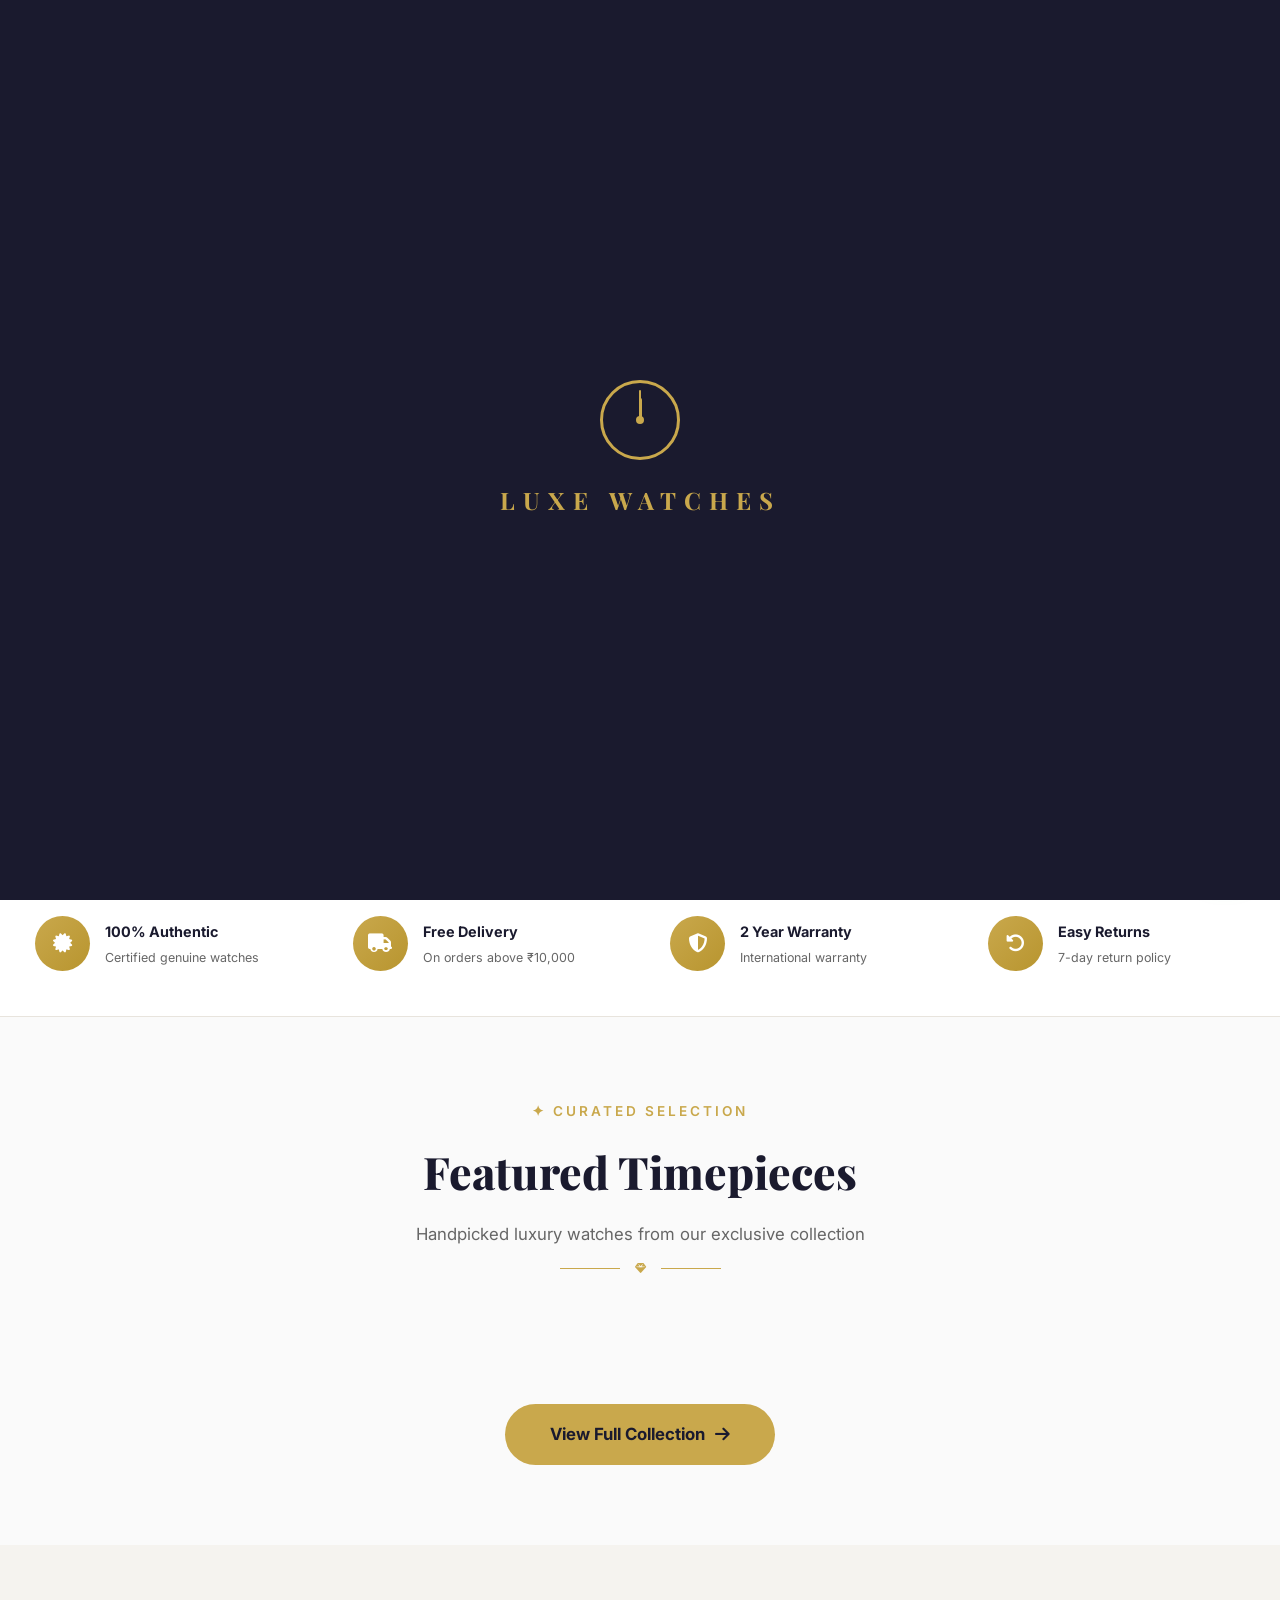
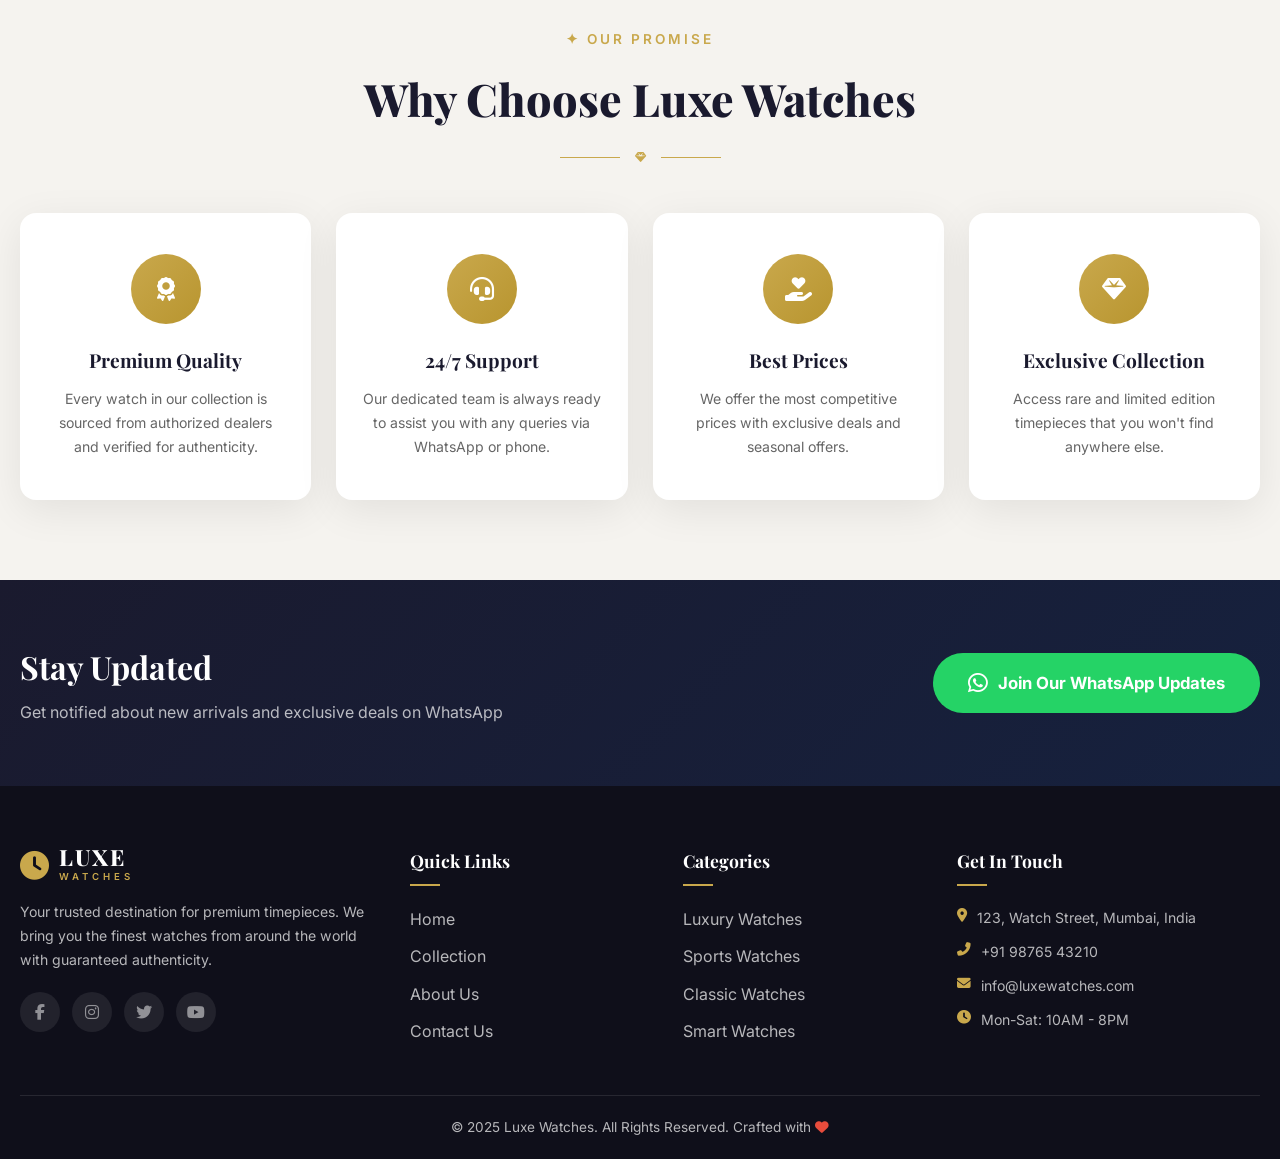
==== index.html @ b7694a7a "Initial HTML project" ====
<!DOCTYPE html>
<html lang="en">
<head>
    <meta charset="UTF-8">
    <meta name="viewport" content="width=device-width, initial-scale=1.0">
    <title>LUXE WATCHES - Premium Timepieces Collection</title>
    <link rel="stylesheet" href="css/style.css">
    <link href="https://fonts.googleapis.com/css2?family=Playfair+Display:wght@400;500;600;700;800;900&family=Inter:wght@300;400;500;600;700&family=Cormorant+Garamond:wght@400;500;600;700&display=swap" rel="stylesheet">
    <link rel="stylesheet" href="https://cdnjs.cloudflare.com/ajax/libs/font-awesome/6.5.0/css/all.min.css">
</head>
<body>

    <!-- Preloader -->
    <div id="preloader">
        <div class="loader-content">
            <div class="watch-loader">
                <div class="watch-face">
                    <div class="watch-hand hour-hand"></div>
                    <div class="watch-hand minute-hand"></div>
                    <div class="watch-center-dot"></div>
                </div>
            </div>
            <p class="loader-text">LUXE WATCHES</p>
        </div>
    </div>

    <!-- Top Bar -->
    <div class="top-bar">
        <div class="container top-bar-inner">
            <div class="top-bar-left">
                <span><i class="fas fa-phone-alt"></i> +91 98765 43210</span>
                <span><i class="fas fa-envelope"></i> info@luxewatches.com</span>
            </div>
            <div class="top-bar-right">
                <span><i class="fas fa-shipping-fast"></i> Free Shipping on Orders Above ₹10,000</span>
                <div class="social-links-top">
                    <a href="#"><i class="fab fa-facebook-f"></i></a>
                    <a href="#"><i class="fab fa-instagram"></i></a>
                    <a href="#"><i class="fab fa-twitter"></i></a>
                </div>
            </div>
        </div>
    </div>

    <!-- Navbar -->
    <nav class="navbar" id="navbar">
        <div class="container nav-inner">
            <a href="index.html" class="logo">
                <i class="fas fa-clock logo-icon"></i>
                <div>
                    <span class="logo-main">LUXE</span>
                    <span class="logo-sub">WATCHES</span>
                </div>
            </a>
            <ul class="nav-links" id="navLinks">
                <li><a href="index.html" class="active">Home</a></li>
                <li><a href="collection.html">Collection</a></li>
                <li><a href="about.html">About Us</a></li>
                <li><a href="contact.html">Contact Us</a></li>
            </ul>
            <div class="nav-actions">
                <a href="https://wa.me/919876543210" class="nav-whatsapp" target="_blank">
                    <i class="fab fa-whatsapp"></i> Chat
                </a>
                <button class="hamburger" id="hamburger">
                    <span></span><span></span><span></span>
                </button>
            </div>
        </div>
    </nav>

    <!-- Hero Banner Slider -->
    <section class="hero-banner" id="heroBanner">
        <div class="banner-slider" id="bannerSlider">
            <!-- Banners loaded from Supabase -->
        </div>
        <div class="banner-controls">
            <button class="banner-btn prev-btn" id="prevBtn"><i class="fas fa-chevron-left"></i></button>
            <div class="banner-dots" id="bannerDots"></div>
            <button class="banner-btn next-btn" id="nextBtn"><i class="fas fa-chevron-right"></i></button>
        </div>
    </section>

    <!-- Features Strip -->
    <section class="features-strip">
        <div class="container">
            <div class="features-grid">
                <div class="feature-item">
                    <div class="feature-icon-wrap"><i class="fas fa-certificate"></i></div>
                    <div><h4>100% Authentic</h4><p>Certified genuine watches</p></div>
                </div>
                <div class="feature-item">
                    <div class="feature-icon-wrap"><i class="fas fa-truck"></i></div>
                    <div><h4>Free Delivery</h4><p>On orders above ₹10,000</p></div>
                </div>
                <div class="feature-item">
                    <div class="feature-icon-wrap"><i class="fas fa-shield-alt"></i></div>
                    <div><h4>2 Year Warranty</h4><p>International warranty</p></div>
                </div>
                <div class="feature-item">
                    <div class="feature-icon-wrap"><i class="fas fa-undo-alt"></i></div>
                    <div><h4>Easy Returns</h4><p>7-day return policy</p></div>
                </div>
            </div>
        </div>
    </section>

    <!-- Featured Watches Section -->
    <section class="section featured-section">
        <div class="container">
            <div class="section-header">
                <span class="section-tag">✦ Curated Selection</span>
                <h2 class="section-title">Featured Timepieces</h2>
                <p class="section-subtitle">Handpicked luxury watches from our exclusive collection</p>
                <div class="title-decoration">
                    <span class="line"></span>
                    <i class="fas fa-gem"></i>
                    <span class="line"></span>
                </div>
            </div>
            <div class="products-grid" id="featuredProducts">
                <!-- Featured products loaded from Supabase -->
            </div>
            <div class="pagination-wrapper" id="featuredPagination"></div>
            <div class="section-cta">
                <a href="collection.html" class="btn-primary btn-large">
                    View Full Collection <i class="fas fa-arrow-right"></i>
                </a>
            </div>
        </div>
    </section>

    <!-- Why Choose Us -->
    <section class="section why-us-section">
        <div class="container">
            <div class="section-header">
                <span class="section-tag">✦ Our Promise</span>
                <h2 class="section-title">Why Choose Luxe Watches</h2>
                <div class="title-decoration">
                    <span class="line"></span>
                    <i class="fas fa-gem"></i>
                    <span class="line"></span>
                </div>
            </div>
            <div class="why-us-grid">
                <div class="why-card">
                    <div class="why-icon"><i class="fas fa-award"></i></div>
                    <h3>Premium Quality</h3>
                    <p>Every watch in our collection is sourced from authorized dealers and verified for authenticity.</p>
                </div>
                <div class="why-card">
                    <div class="why-icon"><i class="fas fa-headset"></i></div>
                    <h3>24/7 Support</h3>
                    <p>Our dedicated team is always ready to assist you with any queries via WhatsApp or phone.</p>
                </div>
                <div class="why-card">
                    <div class="why-icon"><i class="fas fa-hand-holding-heart"></i></div>
                    <h3>Best Prices</h3>
                    <p>We offer the most competitive prices with exclusive deals and seasonal offers.</p>
                </div>
                <div class="why-card">
                    <div class="why-icon"><i class="fas fa-gem"></i></div>
                    <h3>Exclusive Collection</h3>
                    <p>Access rare and limited edition timepieces that you won't find anywhere else.</p>
                </div>
            </div>
        </div>
    </section>

    <!-- Newsletter -->
    <section class="newsletter-section">
        <div class="container">
            <div class="newsletter-content">
                <div class="newsletter-text">
                    <h2>Stay Updated</h2>
                    <p>Get notified about new arrivals and exclusive deals on WhatsApp</p>
                </div>
                <a href="https://wa.me/919876543210?text=Hi! I want to receive updates about new watch collections and offers." class="btn-whatsapp-large" target="_blank">
                    <i class="fab fa-whatsapp"></i> Join Our WhatsApp Updates
                </a>
            </div>
        </div>
    </section>

    <!-- Footer -->
    <footer class="footer">
        <div class="container">
            <div class="footer-grid">
                <div class="footer-col brand-col">
                    <div class="footer-logo">
                        <i class="fas fa-clock"></i>
                        <div>
                            <span class="logo-main">LUXE</span>
                            <span class="logo-sub">WATCHES</span>
                        </div>
                    </div>
                    <p>Your trusted destination for premium timepieces. We bring you the finest watches from around the world with guaranteed authenticity.</p>
                    <div class="footer-social">
                        <a href="#"><i class="fab fa-facebook-f"></i></a>
                        <a href="#"><i class="fab fa-instagram"></i></a>
                        <a href="#"><i class="fab fa-twitter"></i></a>
                        <a href="#"><i class="fab fa-youtube"></i></a>
                    </div>
                </div>
                <div class="footer-col">
                    <h4>Quick Links</h4>
                    <ul>
                        <li><a href="index.html">Home</a></li>
                        <li><a href="collection.html">Collection</a></li>
                        <li><a href="about.html">About Us</a></li>
                        <li><a href="contact.html">Contact Us</a></li>
                    </ul>
                </div>
                <div class="footer-col">
                    <h4>Categories</h4>
                    <ul>
                        <li><a href="collection.html?category=Luxury">Luxury Watches</a></li>
                        <li><a href="collection.html?category=Sports">Sports Watches</a></li>
                        <li><a href="collection.html?category=Classic">Classic Watches</a></li>
                        <li><a href="collection.html?category=Smart Watch">Smart Watches</a></li>
                    </ul>
                </div>
                <div class="footer-col">
                    <h4>Get In Touch</h4>
                    <ul class="contact-info">
                        <li><i class="fas fa-map-marker-alt"></i> 123, Watch Street, Mumbai, India</li>
                        <li><i class="fas fa-phone-alt"></i> +91 98765 43210</li>
                        <li><i class="fas fa-envelope"></i> info@luxewatches.com</li>
                        <li><i class="fas fa-clock"></i> Mon-Sat: 10AM - 8PM</li>
                    </ul>
                </div>
            </div>
            <div class="footer-bottom">
                <p>&copy; 2025 Luxe Watches. All Rights Reserved. Crafted with <i class="fas fa-heart"></i></p>
            </div>
        </div>
    </footer>

    <!-- WhatsApp Float Button -->
    <a href="https://wa.me/919876543210?text=Hi! I'm interested in your watch collection." class="whatsapp-float" target="_blank">
        <i class="fab fa-whatsapp"></i>
        <span class="pulse-ring"></span>
    </a>

    <!-- Scroll to Top -->
    <button class="scroll-top" id="scrollTop"><i class="fas fa-chevron-up"></i></button>

    <script src="js/app.js"></script>
    <script>
        document.addEventListener('DOMContentLoaded', () => {
            initBanners();
            loadFeaturedProducts();
        });
    </script>
</body>
</html>
---- css/style.css ----
/* ========================================
   LUXE WATCHES - Complete Stylesheet
   ======================================== */

/* === CSS Variables === */
:root {
    --primary: #1a1a2e;
    --primary-light: #16213e;
    --accent: #c9a84c;
    --accent-light: #d4b85c;
    --accent-dark: #b8952f;
    --gold-gradient: linear-gradient(135deg, #c9a84c, #f0d78c, #c9a84c);
    --dark: #0f0f1a;
    --text: #333;
    --text-light: #666;
    --text-lighter: #999;
    --bg: #fafafa;
    --bg-alt: #f5f3ef;
    --white: #ffffff;
    --border: #e8e4dd;
    --shadow: 0 10px 40px rgba(0,0,0,0.08);
    --shadow-hover: 0 20px 60px rgba(0,0,0,0.15);
    --radius: 16px;
    --radius-sm: 10px;
    --transition: all 0.4s cubic-bezier(0.165, 0.84, 0.44, 1);
    --whatsapp: #25D366;
}

/* === Reset & Base === */
*, *::before, *::after { margin: 0; padding: 0; box-sizing: border-box; }

html { scroll-behavior: smooth; }

body {
    font-family: 'Inter', sans-serif;
    color: var(--text);
    background: var(--bg);
    line-height: 1.7;
    overflow-x: hidden;
}

a { text-decoration: none; color: inherit; transition: var(--transition); }
img { max-width: 100%; display: block; }
ul { list-style: none; }

.container { max-width: 1300px; margin: 0 auto; padding: 0 20px; }

/* === Preloader === */
#preloader {
    position: fixed; inset: 0; z-index: 99999;
    background: var(--primary);
    display: flex; align-items: center; justify-content: center;
    transition: opacity 0.5s, visibility 0.5s;
}
#preloader.hidden { opacity: 0; visibility: hidden; }

.loader-content { text-align: center; }

.watch-loader { margin-bottom: 20px; }
.watch-face {
    width: 80px; height: 80px; border-radius: 50%;
    border: 3px solid var(--accent);
    position: relative; margin: 0 auto;
    animation: pulse 2s infinite;
}
.watch-hand {
    position: absolute; bottom: 50%; left: 50%;
    transform-origin: bottom center; background: var(--accent);
    border-radius: 2px;
}
.hour-hand { width: 3px; height: 22px; margin-left: -1.5px; animation: rotateHour 4s linear infinite; }
.minute-hand { width: 2px; height: 30px; margin-left: -1px; animation: rotateMinute 2s linear infinite; }
.watch-center-dot {
    width: 8px; height: 8px; background: var(--accent);
    border-radius: 50%; position: absolute;
    top: 50%; left: 50%; transform: translate(-50%, -50%);
}

@keyframes rotateHour { from { transform: rotate(0deg); } to { transform: rotate(360deg); } }
@keyframes rotateMinute { from { transform: rotate(0deg); } to { transform: rotate(360deg); } }
@keyframes pulse { 0%, 100% { box-shadow: 0 0 0 0 rgba(201,168,76,0.4); } 50% { box-shadow: 0 0 0 15px rgba(201,168,76,0); } }

.loader-text {
    font-family: 'Playfair Display', serif; font-size: 1.5rem;
    color: var(--accent); letter-spacing: 8px; font-weight: 700;
}

/* === Top Bar === */
.top-bar {
    background: var(--dark); color: rgba(255,255,255,0.7);
    font-size: 0.8rem; padding: 8px 0;
}
.top-bar-inner {
    display: flex; justify-content: space-between; align-items: center;
    flex-wrap: wrap; gap: 10px;
}
.top-bar-left { display: flex; gap: 20px; align-items: center; }
.top-bar-left i { color: var(--accent); margin-right: 5px; }
.top-bar-right { display: flex; gap: 20px; align-items: center; }
.social-links-top { display: flex; gap: 12px; }
.social-links-top a { color: rgba(255,255,255,0.5); font-size: 0.85rem; }
.social-links-top a:hover { color: var(--accent); }

/* === Navbar === */
.navbar {
    background: var(--white); position: sticky; top: 0; z-index: 1000;
    box-shadow: 0 2px 20px rgba(0,0,0,0.06);
    transition: var(--transition);
}
.navbar.scrolled { box-shadow: 0 4px 30px rgba(0,0,0,0.1); }

.nav-inner {
    display: flex; align-items: center; justify-content: space-between;
    padding: 12px 20px;
}

.logo {
    display: flex; align-items: center; gap: 10px;
    text-decoration: none;
}
.logo-icon { font-size: 2rem; color: var(--accent); }
.logo-main {
    font-family: 'Playfair Display', serif; font-size: 1.6rem;
    font-weight: 800; color: var(--primary); letter-spacing: 3px;
    display: block; line-height: 1;
}
.logo-sub {
    font-size: 0.65rem; letter-spacing: 5px; color: var(--accent);
    font-weight: 600; display: block;
}

.nav-links { display: flex; gap: 35px; align-items: center; }
.nav-links a {
    font-weight: 500; font-size: 0.95rem; color: var(--text);
    position: relative; padding: 5px 0;
}
.nav-links a::after {
    content: ''; position: absolute; bottom: -2px; left: 0;
    width: 0; height: 2px; background: var(--accent);
    transition: width 0.3s;
}
.nav-links a:hover, .nav-links a.active { color: var(--accent); }
.nav-links a:hover::after, .nav-links a.active::after { width: 100%; }

.nav-actions { display: flex; align-items: center; gap: 15px; }
.nav-whatsapp {
    background: var(--whatsapp); color: white; padding: 8px 18px;
    border-radius: 50px; font-size: 0.85rem; font-weight: 600;
    display: flex; align-items: center; gap: 6px;
    transition: var(--transition);
}
.nav-whatsapp:hover { background: #1fa855; transform: scale(1.05); }

.hamburger {
    display: none; flex-direction: column; gap: 5px;
    background: none; border: none; cursor: pointer; padding: 5px;
}
.hamburger span {
    width: 28px; height: 2.5px; background: var(--primary);
    transition: var(--transition); border-radius: 2px;
}
.hamburger.active span:nth-child(1) { transform: rotate(45deg) translate(5px, 5px); }
.hamburger.active span:nth-child(2) { opacity: 0; }
.hamburger.active span:nth-child(3) { transform: rotate(-45deg) translate(5px, -5px); }

/* === Hero Banner === */
.hero-banner {
    position: relative; height: 85vh; min-height: 500px;
    overflow: hidden; background: var(--dark);
}
.banner-slider { position: relative; width: 100%; height: 100%; }
.banner-slide {
    position: absolute; inset: 0; opacity: 0;
    transition: opacity 1s ease-in-out;
}
.banner-slide.active { opacity: 1; }
.banner-slide img {
    width: 100%; height: 100%; object-fit: cover;
    filter: brightness(0.5);
}
.banner-content {
    position: absolute; inset: 0; display: flex;
    flex-direction: column; justify-content: center;
    align-items: center; text-align: center;
    z-index: 2; padding: 20px;
}
.banner-content h1 {
    font-family: 'Playfair Display', serif; font-size: 4rem;
    color: white; font-weight: 800; margin-bottom: 15px;
    text-shadow: 2px 4px 20px rgba(0,0,0,0.5);
    animation: fadeInUp 1s ease;
}
.banner-content p {
    font-size: 1.3rem; color: rgba(255,255,255,0.85);
    margin-bottom: 30px; font-family: 'Cormorant Garamond', serif;
    letter-spacing: 3px; animation: fadeInUp 1s 0.2s ease both;
}
.banner-btn-group {
    display: flex; gap: 15px; animation: fadeInUp 1s 0.4s ease both;
}
.btn-banner {
    padding: 14px 35px; border-radius: 50px; font-weight: 600;
    font-size: 0.95rem; border: none; cursor: pointer;
    transition: var(--transition);
}
.btn-banner-primary {
    background: var(--accent); color: var(--primary);
}
.btn-banner-primary:hover { background: var(--accent-light); transform: translateY(-3px); }
.btn-banner-outline {
    background: transparent; color: white; border: 2px solid white;
}
.btn-banner-outline:hover { background: white; color: var(--primary); transform: translateY(-3px); }

.banner-controls {
    position: absolute; bottom: 30px; left: 50%;
    transform: translateX(-50%); display: flex;
    align-items: center; gap: 15px; z-index: 10;
}
.banner-btn {
    width: 45px; height: 45px; border-radius: 50%;
    background: rgba(255,255,255,0.15); backdrop-filter: blur(10px);
    border: 1px solid rgba(255,255,255,0.3); color: white;
    cursor: pointer; font-size: 1rem;
    display: flex; align-items: center; justify-content: center;
    transition: var(--transition);
}
.banner-btn:hover { background: var(--accent); border-color: var(--accent); }
.banner-dots { display: flex; gap: 8px; }
.banner-dot {
    width: 12px; height: 12px; border-radius: 50%;
    background: rgba(255,255,255,0.3); cursor: pointer;
    transition: var(--transition); border: none;
}
.banner-dot.active { background: var(--accent); transform: scale(1.3); }

@keyframes fadeInUp {
    from { opacity: 0; transform: translateY(30px); }
    to { opacity: 1; transform: translateY(0); }
}

/* === Features Strip === */
.features-strip {
    background: var(--white); padding: 30px 0;
    border-bottom: 1px solid var(--border);
}
.features-grid {
    display: grid; grid-template-columns: repeat(4, 1fr); gap: 30px;
}
.feature-item {
    display: flex; align-items: center; gap: 15px;
    padding: 15px;
}
.feature-icon-wrap {
    width: 55px; height: 55px; border-radius: 50%;
    background: linear-gradient(135deg, var(--accent), var(--accent-dark));
    display: flex; align-items: center; justify-content: center;
    flex-shrink: 0;
}
.feature-icon-wrap i { color: white; font-size: 1.2rem; }
.feature-item h4 { font-size: 0.9rem; color: var(--primary); margin-bottom: 2px; }
.feature-item p { font-size: 0.78rem; color: var(--text-light); }

/* === Sections === */
.section { padding: 80px 0; }

.section-header { text-align: center; margin-bottom: 50px; }
.section-tag {
    display: inline-block; font-size: 0.85rem; color: var(--accent);
    letter-spacing: 3px; text-transform: uppercase; margin-bottom: 10px;
    font-weight: 600;
}
.section-title {
    font-family: 'Playfair Display', serif; font-size: 2.8rem;
    color: var(--primary); font-weight: 800; margin-bottom: 10px;
}
.section-subtitle { color: var(--text-light); font-size: 1.05rem; max-width: 600px; margin: 0 auto; }
.title-decoration {
    display: flex; align-items: center; justify-content: center;
    gap: 15px; margin-top: 15px;
}
.title-decoration .line { width: 60px; height: 1px; background: var(--accent); }
.title-decoration i { color: var(--accent); font-size: 0.7rem; }

/* === Products Grid === */
.products-grid {
    display: grid; grid-template-columns: repeat(auto-fill, minmax(280px, 1fr));
    gap: 30px;
}

.product-card {
    background: var(--white); border-radius: var(--radius);
    overflow: hidden; box-shadow: var(--shadow);
    transition: var(--transition); position: relative;
}
.product-card:hover {
    transform: translateY(-8px); box-shadow: var(--shadow-hover);
}

.product-badge {
    position: absolute; top: 15px; left: 15px; z-index: 5;
    background: var(--accent); color: var(--primary);
    padding: 4px 14px; border-radius: 50px;
    font-size: 0.75rem; font-weight: 700; letter-spacing: 1px;
}

.product-image {
    position: relative; height: 280px; overflow: hidden;
    background: #f0ece3;
}
.product-image img {
    width: 100%; height: 100%; object-fit: cover;
    transition: transform 0.6s ease;
}
.product-card:hover .product-image img { transform: scale(1.08); }

.product-overlay {
    position: absolute; inset: 0;
    background: linear-gradient(transparent 50%, rgba(0,0,0,0.5));
    opacity: 0; transition: opacity 0.4s;
}
.product-card:hover .product-overlay { opacity: 1; }

.product-info { padding: 20px; }
.product-category {
    font-size: 0.75rem; color: var(--accent);
    text-transform: uppercase; letter-spacing: 2px;
    font-weight: 600; margin-bottom: 6px;
}
.product-title {
    font-family: 'Playfair Display', serif; font-size: 1.2rem;
    font-weight: 700; color: var(--primary); margin-bottom: 8px;
    line-height: 1.3;
}
.product-desc {
    font-size: 0.85rem; color: var(--text-light);
    margin-bottom: 15px; line-height: 1.5;
    display: -webkit-box; -webkit-line-clamp: 2;
    -webkit-box-orient: vertical; overflow: hidden;
}
.product-price-row {
    display: flex; align-items: center; gap: 10px;
    margin-bottom: 15px;
}
.product-price {
    font-size: 1.4rem; font-weight: 800; color: var(--primary);
}
.product-original-price {
    font-size: 0.9rem; color: var(--text-lighter);
    text-decoration: line-through;
}
.product-discount {
    font-size: 0.75rem; color: #e74c3c; font-weight: 700;
    background: #fde8e8; padding: 2px 8px; border-radius: 4px;
}

.btn-whatsapp-buy {
    display: flex; align-items: center; justify-content: center;
    gap: 8px; width: 100%; padding: 12px;
    background: var(--whatsapp); color: white;
    border: none; border-radius: var(--radius-sm);
    font-size: 0.95rem; font-weight: 700; cursor: pointer;
    transition: var(--transition);
}
.btn-whatsapp-buy:hover {
    background: #1fa855; transform: scale(1.02);
    box-shadow: 0 5px 20px rgba(37,211,102,0.4);
}
.btn-whatsapp-buy i { font-size: 1.2rem; }

/* === Section CTA === */
.section-cta { text-align: center; margin-top: 40px; }
.btn-primary {
    display: inline-flex; align-items: center; gap: 10px;
    background: var(--accent); color: var(--primary);
    padding: 14px 35px; border-radius: 50px;
    font-weight: 700; font-size: 1rem;
    border: none; cursor: pointer; transition: var(--transition);
}
.btn-primary:hover {
    background: var(--accent-dark); transform: translateY(-3px);
    box-shadow: 0 10px 30px rgba(201,168,76,0.3);
}
.btn-large { padding: 16px 45px; font-size: 1.05rem; }
.btn-full { width: 100%; justify-content: center; }

/* === Pagination === */
.pagination-wrapper {
    display: flex; justify-content: center; align-items: center;
    gap: 8px; margin-top: 40px; flex-wrap: wrap;
}
.page-btn {
    width: 42px; height: 42px; border-radius: 10px;
    border: 2px solid var(--border); background: var(--white);
    color: var(--text); font-weight: 600; cursor: pointer;
    transition: var(--transition); font-size: 0.9rem;
    display: flex; align-items: center; justify-content: center;
}
.page-btn:hover { border-color: var(--accent); color: var(--accent); }
.page-btn.active {
    background: var(--accent); border-color: var(--accent);
    color: white;
}
.page-btn.disabled { opacity: 0.4; cursor: not-allowed; pointer-events: none; }

/* === Why Us Section === */
.why-us-section { background: var(--bg-alt); }
.why-us-grid { display: grid; grid-template-columns: repeat(4, 1fr); gap: 25px; }
.why-card {
    background: var(--white); padding: 40px 25px;
    border-radius: var(--radius); text-align: center;
    box-shadow: var(--shadow); transition: var(--transition);
    border: 1px solid transparent;
}
.why-card:hover {
    transform: translateY(-10px); border-color: var(--accent);
    box-shadow: var(--shadow-hover);
}
.why-icon {
    width: 70px; height: 70px; margin: 0 auto 20px;
    border-radius: 50%; background: linear-gradient(135deg, var(--accent), var(--accent-dark));
    display: flex; align-items: center; justify-content: center;
}
.why-icon i { color: white; font-size: 1.5rem; }
.why-card h3 {
    font-family: 'Playfair Display', serif; font-size: 1.2rem;
    margin-bottom: 10px; color: var(--primary);
}
.why-card p { font-size: 0.88rem; color: var(--text-light); }

/* === Newsletter === */
.newsletter-section {
    background: linear-gradient(135deg, var(--primary), var(--primary-light));
    padding: 60px 0;
}
.newsletter-content {
    display: flex; align-items: center; justify-content: space-between;
    gap: 30px; flex-wrap: wrap;
}
.newsletter-text h2 {
    font-family: 'Playfair Display', serif; font-size: 2rem;
    color: white; margin-bottom: 5px;
}
.newsletter-text p { color: rgba(255,255,255,0.7); font-size: 1rem; }
.btn-whatsapp-large {
    display: inline-flex; align-items: center; gap: 10px;
    background: var(--whatsapp); color: white; padding: 16px 35px;
    border-radius: 50px; font-weight: 700; font-size: 1.05rem;
    transition: var(--transition);
}
.btn-whatsapp-large:hover { background: #1fa855; transform: scale(1.05); }
.btn-whatsapp-large i { font-size: 1.4rem; }

/* === Page Header === */
.page-header {
    position: relative; padding: 100px 0 60px;
    background: url('https://images.unsplash.com/photo-1524592094714-0f0654e20314?w=1400') center/cover;
    text-align: center;
}
.page-header-overlay {
    position: absolute; inset: 0;
    background: linear-gradient(135deg, rgba(26,26,46,0.9), rgba(22,33,62,0.85));
}
.page-header .container { position: relative; z-index: 2; }
.page-header h1 {
    font-family: 'Playfair Display', serif; font-size: 3rem;
    color: white; font-weight: 800; margin-bottom: 10px;
}
.breadcrumb { display: flex; justify-content: center; gap: 10px; color: rgba(255,255,255,0.6); }
.breadcrumb a { color: var(--accent); }
.breadcrumb a:hover { text-decoration: underline; }

/* === Collection Layout === */
.collection-layout {
    display: grid; grid-template-columns: 280px 1fr; gap: 35px;
}

/* === Filter Sidebar === */
.filter-sidebar {
    background: var(--white); border-radius: var(--radius);
    padding: 25px; box-shadow: var(--shadow);
    height: fit-content; position: sticky; top: 100px;
}
.filter-header-mobile { display: none; }

.filter-group { margin-bottom: 25px; padding-bottom: 25px; border-bottom: 1px solid var(--border); }
.filter-group:last-of-type { border-bottom: none; }
.filter-group h4 {
    font-size: 0.95rem; color: var(--primary); margin-bottom: 15px;
    display: flex; align-items: center; gap: 8px;
}
.filter-group h4 i { color: var(--accent); }

.filter-options { display: flex; flex-direction: column; gap: 10px; }
.filter-option {
    display: flex; align-items: center; gap: 10px;
    cursor: pointer; padding: 8px 12px; border-radius: 8px;
    transition: var(--transition); font-size: 0.9rem;
}
.filter-option:hover { background: var(--bg-alt); }
.filter-option input[type="radio"] { display: none; }
.filter-option .radio-custom {
    width: 18px; height: 18px; border-radius: 50%;
    border: 2px solid var(--border); flex-shrink: 0;
    position: relative; transition: var(--transition);
}
.filter-option input:checked + .radio-custom {
    border-color: var(--accent);
}
.filter-option input:checked + .radio-custom::after {
    content: ''; position: absolute;
    width: 10px; height: 10px; border-radius: 50%;
    background: var(--accent); top: 50%; left: 50%;
    transform: translate(-50%, -50%);
}
.filter-option .filter-count {
    margin-left: auto; font-size: 0.75rem;
    background: var(--bg-alt); padding: 2px 8px;
    border-radius: 10px; color: var(--text-light);
}

.price-inputs { display: flex; align-items: center; gap: 10px; margin-bottom: 12px; }
.price-input-group { flex: 1; }
.price-input-group label { font-size: 0.75rem; color: var(--text-light); display: block; margin-bottom: 4px; }
.price-input-group input {
    width: 100%; padding: 8px 10px; border: 2px solid var(--border);
    border-radius: 8px; font-size: 0.85rem; outline: none;
    transition: var(--transition);
}
.price-input-group input:focus { border-color: var(--accent); }
.price-separator { color: var(--text-lighter); font-size: 1.2rem; padding-top: 18px; }

.btn-apply-price {
    width: 100%; padding: 10px; background: var(--primary);
    color: white; border: none; border-radius: 8px;
    font-weight: 600; cursor: pointer; transition: var(--transition);
    font-size: 0.85rem;
}
.btn-apply-price:hover { background: var(--accent); color: var(--primary); }

.btn-reset-filter {
    width: 100%; padding: 12px; background: transparent;
    border: 2px solid #e74c3c; color: #e74c3c;
    border-radius: var(--radius-sm); font-weight: 600;
    cursor: pointer; transition: var(--transition);
    font-size: 0.9rem; display: flex; align-items: center;
    justify-content: center; gap: 8px;
}
.btn-reset-filter:hover { background: #e74c3c; color: white; }

/* === Products Area === */
.products-top-bar {
    display: flex; justify-content: space-between; align-items: center;
    margin-bottom: 25px; flex-wrap: wrap; gap: 15px;
}
.results-info { color: var(--text-light); font-size: 0.9rem; }
.top-bar-actions { display: flex; align-items: center; gap: 12px; }

.filter-toggle-btn {
    display: none; padding: 8px 18px; background: var(--primary);
    color: white; border: none; border-radius: 8px;
    font-weight: 600; cursor: pointer; font-size: 0.85rem;
    align-items: center; gap: 6px;
}

.sort-select select {
    padding: 10px 15px; border: 2px solid var(--border);
    border-radius: 8px; font-size: 0.85rem;
    background: var(--white); cursor: pointer;
    outline: none; transition: var(--transition);
}
.sort-select select:focus { border-color: var(--accent); }

/* === About Page === */
.about-grid {
    display: grid; grid-template-columns: 1fr 1fr; gap: 60px;
    align-items: center;
}
.about-image-area { position: relative; }
.about-img-main { border-radius: var(--radius); overflow: hidden; box-shadow: var(--shadow-hover); }
.about-img-main img { width: 100%; height: 500px; object-fit: cover; }
.about-experience-badge {
    position: absolute; bottom: -20px; right: -20px;
    background: var(--accent); color: var(--primary);
    padding: 25px; border-radius: var(--radius);
    text-align: center; box-shadow: var(--shadow-hover);
}
.exp-number { font-family: 'Playfair Display', serif; font-size: 2.5rem; font-weight: 800; display: block; }
.exp-text { font-size: 0.85rem; font-weight: 600; }

.about-text-area h2 {
    font-family: 'Playfair Display', serif; font-size: 2.2rem;
    color: var(--primary); margin: 10px 0 20px;
}
.about-text-area p { color: var(--text-light); margin-bottom: 15px; font-size: 1rem; line-height: 1.8; }

.about-stats {
    display: grid; grid-template-columns: repeat(4, 1fr); gap: 20px;
    margin-top: 30px; padding-top: 30px; border-top: 1px solid var(--border);
}
.stat-item { text-align: center; }
.stat-item .stat-number {
    font-family: 'Playfair Display', serif; font-size: 2rem;
    font-weight: 800; color: var(--accent);
}
.stat-item span { color: var(--accent); font-size: 1.3rem; font-weight: 700; }
.stat-item p { font-size: 0.8rem; color: var(--text-light); margin-top: 2px; }

/* Mission Section */
.mission-section { background: var(--bg-alt); }
.mission-grid { display: grid; grid-template-columns: repeat(3, 1fr); gap: 30px; }
.mission-card {
    background: var(--white); padding: 40px 30px; border-radius: var(--radius);
    text-align: center; box-shadow: var(--shadow); transition: var(--transition);
    border-top: 4px solid transparent;
}
.mission-card:hover { transform: translateY(-8px); border-top-color: var(--accent); }
.mission-icon {
    width: 70px; height: 70px; margin: 0 auto 20px; border-radius: 50%;
    background: var(--bg-alt); display: flex; align-items: center; justify-content: center;
}
.mission-icon i { font-size: 1.5rem; color: var(--accent); }
.mission-card h3 { font-family: 'Playfair Display', serif; font-size: 1.3rem; margin-bottom: 12px; color: var(--primary); }
.mission-card p { color: var(--text-light); font-size: 0.92rem; line-height: 1.7; }

/* Team */
.team-grid { display: grid; grid-template-columns: repeat(3, 1fr); gap: 30px; }
.team-card {
    text-align: center; background: var(--white);
    border-radius: var(--radius); overflow: hidden;
    box-shadow: var(--shadow); transition: var(--transition);
}
.team-card:hover { transform: translateY(-8px); }
.team-img { height: 300px; overflow: hidden; }
.team-img img { width: 100%; height: 100%; object-fit: cover; transition: transform 0.5s; }
.team-card:hover .team-img img { transform: scale(1.05); }
.team-card h4 {
    font-family: 'Playfair Display', serif; font-size: 1.2rem;
    color: var(--primary); margin: 20px 0 5px;
}
.team-card p { color: var(--accent); font-size: 0.9rem; padding-bottom: 20px; font-weight: 600; }

/* === Contact Page === */
.contact-grid {
    display: grid; grid-template-columns: 1fr 1fr; gap: 50px;
}
.contact-info-area h2 {
    font-family: 'Playfair Display', serif; font-size: 2rem;
    color: var(--primary); margin: 10px 0 15px;
}
.contact-info-area > p { color: var(--text-light); margin-bottom: 30px; line-height: 1.8; }

.contact-cards { display: flex; flex-direction: column; gap: 15px; margin-bottom: 30px; }
.contact-card {
    display: flex; align-items: flex-start; gap: 15px;
    padding: 20px; background: var(--bg-alt); border-radius: var(--radius-sm);
    transition: var(--transition);
}
.contact-card:hover { transform: translateX(5px); box-shadow: var(--shadow); }
.contact-card-icon {
    width: 48px; height: 48px; border-radius: 50%;
    background: var(--primary); display: flex;
    align-items: center; justify-content: center; flex-shrink: 0;
}
.contact-card-icon i { color: var(--accent); font-size: 1rem; }
.contact-card-icon.whatsapp-icon { background: var(--whatsapp); }
.contact-card-icon.whatsapp-icon i { color: white; }
.contact-card h4 { font-size: 0.95rem; color: var(--primary); margin-bottom: 4px; }
.contact-card p { font-size: 0.85rem; color: var(--text-light); }
.wa-link { color: var(--whatsapp); font-weight: 600; font-size: 0.85rem; }
.wa-link:hover { text-decoration: underline; }

.business-hours { background: var(--bg-alt); padding: 20px; border-radius: var(--radius-sm); }
.business-hours h4 {
    display: flex; align-items: center; gap: 8px;
    color: var(--primary); margin-bottom: 12px;
}
.business-hours h4 i { color: var(--accent); }
.business-hours li {
    display: flex; justify-content: space-between;
    padding: 8px 0; border-bottom: 1px solid var(--border);
    font-size: 0.88rem; color: var(--text-light);
}
.business-hours li:last-child { border: none; }

.form-card {
    background: var(--white); padding: 40px; border-radius: var(--radius);
    box-shadow: var(--shadow-hover); border: 1px solid var(--border);
}
.form-card h3 {
    font-family: 'Playfair Display', serif; font-size: 1.5rem;
    color: var(--primary); margin-bottom: 5px;
}
.form-card > p { color: var(--text-light); font-size: 0.9rem; margin-bottom: 25px; }

.form-group { margin-bottom: 20px; }
.form-group label {
    display: flex; align-items: center; gap: 6px;
    font-size: 0.85rem; font-weight: 600; color: var(--primary);
    margin-bottom: 6px;
}
.form-group label i { color: var(--accent); font-size: 0.8rem; }
.form-group input, .form-group textarea {
    width: 100%; padding: 12px 15px; border: 2px solid var(--border);
    border-radius: var(--radius-sm); font-size: 0.9rem;
    font-family: 'Inter', sans-serif; outline: none;
    transition: var(--transition); background: var(--bg);
}
.form-group input:focus, .form-group textarea:focus {
    border-color: var(--accent); background: var(--white);
    box-shadow: 0 0 0 4px rgba(201,168,76,0.1);
}
.form-row { display: grid; grid-template-columns: 1fr 1fr; gap: 15px; }

.form-success {
    text-align: center; padding: 30px;
}
.form-success i { font-size: 3rem; color: var(--whatsapp); margin-bottom: 15px; }
.form-success h4 { font-family: 'Playfair Display', serif; font-size: 1.3rem; color: var(--primary); margin-bottom: 8px; }
.form-success p { color: var(--text-light); }

/* Map */
.map-section { border-top: 4px solid var(--accent); }

/* === Footer === */
.footer {
    background: var(--dark); color: rgba(255,255,255,0.7);
    padding: 60px 0 0;
}
.footer-grid {
    display: grid; grid-template-columns: 1.5fr 1fr 1fr 1.3fr;
    gap: 40px; padding-bottom: 40px;
}
.footer-logo {
    display: flex; align-items: center; gap: 10px; margin-bottom: 15px;
}
.footer-logo i { font-size: 1.8rem; color: var(--accent); }
.footer-logo .logo-main { color: white; font-family: 'Playfair Display', serif; font-size: 1.4rem; font-weight: 800; letter-spacing: 2px; }
.footer-logo .logo-sub { color: var(--accent); font-size: 0.6rem; letter-spacing: 4px; }
.brand-col p { font-size: 0.88rem; line-height: 1.7; margin-bottom: 20px; }

.footer-social { display: flex; gap: 12px; }
.footer-social a {
    width: 40px; height: 40px; border-radius: 50%;
    background: rgba(255,255,255,0.08); display: flex;
    align-items: center; justify-content: center;
    color: rgba(255,255,255,0.5); transition: var(--transition);
}
.footer-social a:hover { background: var(--accent); color: var(--primary); }

.footer-col h4 {
    font-family: 'Playfair Display', serif; font-size: 1.1rem;
    color: white; margin-bottom: 20px; position: relative;
    padding-bottom: 10px;
}
.footer-col h4::after {
    content: ''; position: absolute; bottom: 0; left: 0;
    width: 30px; height: 2px; background: var(--accent);
}
.footer-col li { margin-bottom: 10px; }
.footer-col a:hover { color: var(--accent); padding-left: 5px; }
.footer-col .contact-info li {
    display: flex; align-items: flex-start; gap: 10px;
    font-size: 0.88rem;
}
.footer-col .contact-info i { color: var(--accent); margin-top: 3px; font-size: 0.85rem; }

.footer-bottom {
    border-top: 1px solid rgba(255,255,255,0.1);
    padding: 20px 0; text-align: center; font-size: 0.85rem;
}
.footer-bottom .fa-heart { color: #e74c3c; }

/* === WhatsApp Float === */
.whatsapp-float {
    position: fixed; bottom: 25px; right: 25px;
    width: 60px; height: 60px; background: var(--whatsapp);
    border-radius: 50%; display: flex; align-items: center;
    justify-content: center; color: white; font-size: 1.8rem;
    box-shadow: 0 5px 25px rgba(37,211,102,0.4);
    z-index: 999; transition: var(--transition);
}
.whatsapp-float:hover { transform: scale(1.1); }
.pulse-ring {
    position: absolute; width: 100%; height: 100%;
    border-radius: 50%; border: 3px solid var(--whatsapp);
    animation: pulseRing 2s infinite;
}
@keyframes pulseRing {
    0% { transform: scale(1); opacity: 1; }
    100% { transform: scale(1.5); opacity: 0; }
}

/* === Scroll to Top === */
.scroll-top {
    position: fixed; bottom: 95px; right: 30px;
    width: 45px; height: 45px; border-radius: 50%;
    background: var(--primary); color: var(--accent);
    border: 2px solid var(--accent); cursor: pointer;
    font-size: 1rem; z-index: 999;
    display: none; align-items: center; justify-content: center;
    transition: var(--transition);
}
.scroll-top.visible { display: flex; }
.scroll-top:hover { background: var(--accent); color: var(--primary); }

/* === Loading Skeleton === */
.skeleton {
    background: linear-gradient(90deg, #f0f0f0 25%, #e0e0e0 50%, #f0f0f0 75%);
    background-size: 200% 100%;
    animation: shimmer 1.5s infinite;
    border-radius: var(--radius-sm);
}
@keyframes shimmer { from { background-position: 200% 0; } to { background-position: -200% 0; } }

.skeleton-card { height: 420px; border-radius: var(--radius); }

/* === No Products === */
.no-products {
    text-align: center; padding: 60px 20px;
    grid-column: 1 / -1;
}
.no-products i { font-size: 4rem; color: var(--border); margin-bottom: 15px; }
.no-products h3 { font-family: 'Playfair Display', serif; color: var(--primary); margin-bottom: 8px; }
.no-products p { color: var(--text-light); }

/* ========================================
   RESPONSIVE
   ======================================== */

@media (max-width: 1024px) {
    .features-grid { grid-template-columns: repeat(2, 1fr); }
    .why-us-grid { grid-template-columns: repeat(2, 1fr); }
    .footer-grid { grid-template-columns: repeat(2, 1fr); }
    .collection-layout { grid-template-columns: 1fr; }
    
    .filter-sidebar {
        position: fixed; top: 0; left: -100%; width: 320px;
        height: 100vh; z-index: 2000; border-radius: 0;
        overflow-y: auto; transition: left 0.4s ease;
        box-shadow: 5px 0 30px rgba(0,0,0,0.3);
    }
    .filter-sidebar.active { left: 0; }
    .filter-header-mobile {
        display: flex; justify-content: space-between;
        align-items: center; margin-bottom: 20px;
        padding-bottom: 15px; border-bottom: 1px solid var(--border);
    }
    .filter-header-mobile h3 {
        font-family: 'Playfair Display', serif; font-size: 1.3rem;
    }
    .close-filter {
        width: 35px; height: 35px; border-radius: 50%;
        border: none; background: var(--bg-alt); cursor: pointer;
        font-size: 1rem; display: flex; align-items: center;
        justify-content: center;
    }
    .filter-toggle-btn { display: flex; }
    .filter-overlay {
        position: fixed; inset: 0; background: rgba(0,0,0,0.5);
        z-index: 1999; display: none;
    }
    .filter-overlay.active { display: block; }
}

@media (max-width: 768px) {
    .top-bar-left, .top-bar-right .social-links-top { display: none; }
    .top-bar-right { width: 100%; justify-content: center; }
    
    .nav-links {
        position: fixed; top: 0; right: -100%; width: 300px;
        height: 100vh; background: var(--white);
        flex-direction: column; justify-content: center;
        gap: 25px; transition: right 0.4s ease;
        z-index: 2000; box-shadow: -5px 0 30px rgba(0,0,0,0.2);
    }
    .nav-links.active { right: 0; }
    .nav-links a { font-size: 1.2rem; }
    .hamburger { display: flex; }
    
    .hero-banner { height: 60vh; min-height: 400px; }
    .banner-content h1 { font-size: 2.2rem; }
    .banner-content p { font-size: 1rem; letter-spacing: 1px; }
    .banner-btn-group { flex-direction: column; width: 100%; max-width: 280px; }
    
    .section-title { font-size: 2rem; }
    .products-grid { grid-template-columns: repeat(auto-fill, minmax(250px, 1fr)); gap: 20px; }
    
    .features-grid { grid-template-columns: 1fr 1fr; gap: 15px; }
    .why-us-grid { grid-template-columns: 1fr; }
    
    .about-grid { grid-template-columns: 1fr; gap: 30px; }
    .about-experience-badge { right: 20px; }
    .about-stats { grid-template-columns: repeat(2, 1fr); }
    
    .mission-grid { grid-template-columns: 1fr; }
    .team-grid { grid-template-columns: 1fr; max-width: 400px; margin: 0 auto; }
    
    .contact-grid { grid-template-columns: 1fr; }
    .form-row { grid-template-columns: 1fr; }
    .form-card { padding: 25px; }
    
    .footer-grid { grid-template-columns: 1fr; }
    
    .newsletter-content {
        flex-direction: column; text-align: center;
    }
    
    .page-header h1 { font-size: 2rem; }
}

@media (max-width: 480px) {
    .container { padding: 0 15px; }
    .hero-banner { height: 50vh; }
    .banner-content h1 { font-size: 1.8rem; }
    .products-grid { grid-template-columns: 1fr; }
    .section { padding: 50px 0; }
    .features-grid { grid-template-columns: 1fr; }
    .about-stats { grid-template-columns: 1fr 1fr; }
    .nav-whatsapp span { display: none; }
}
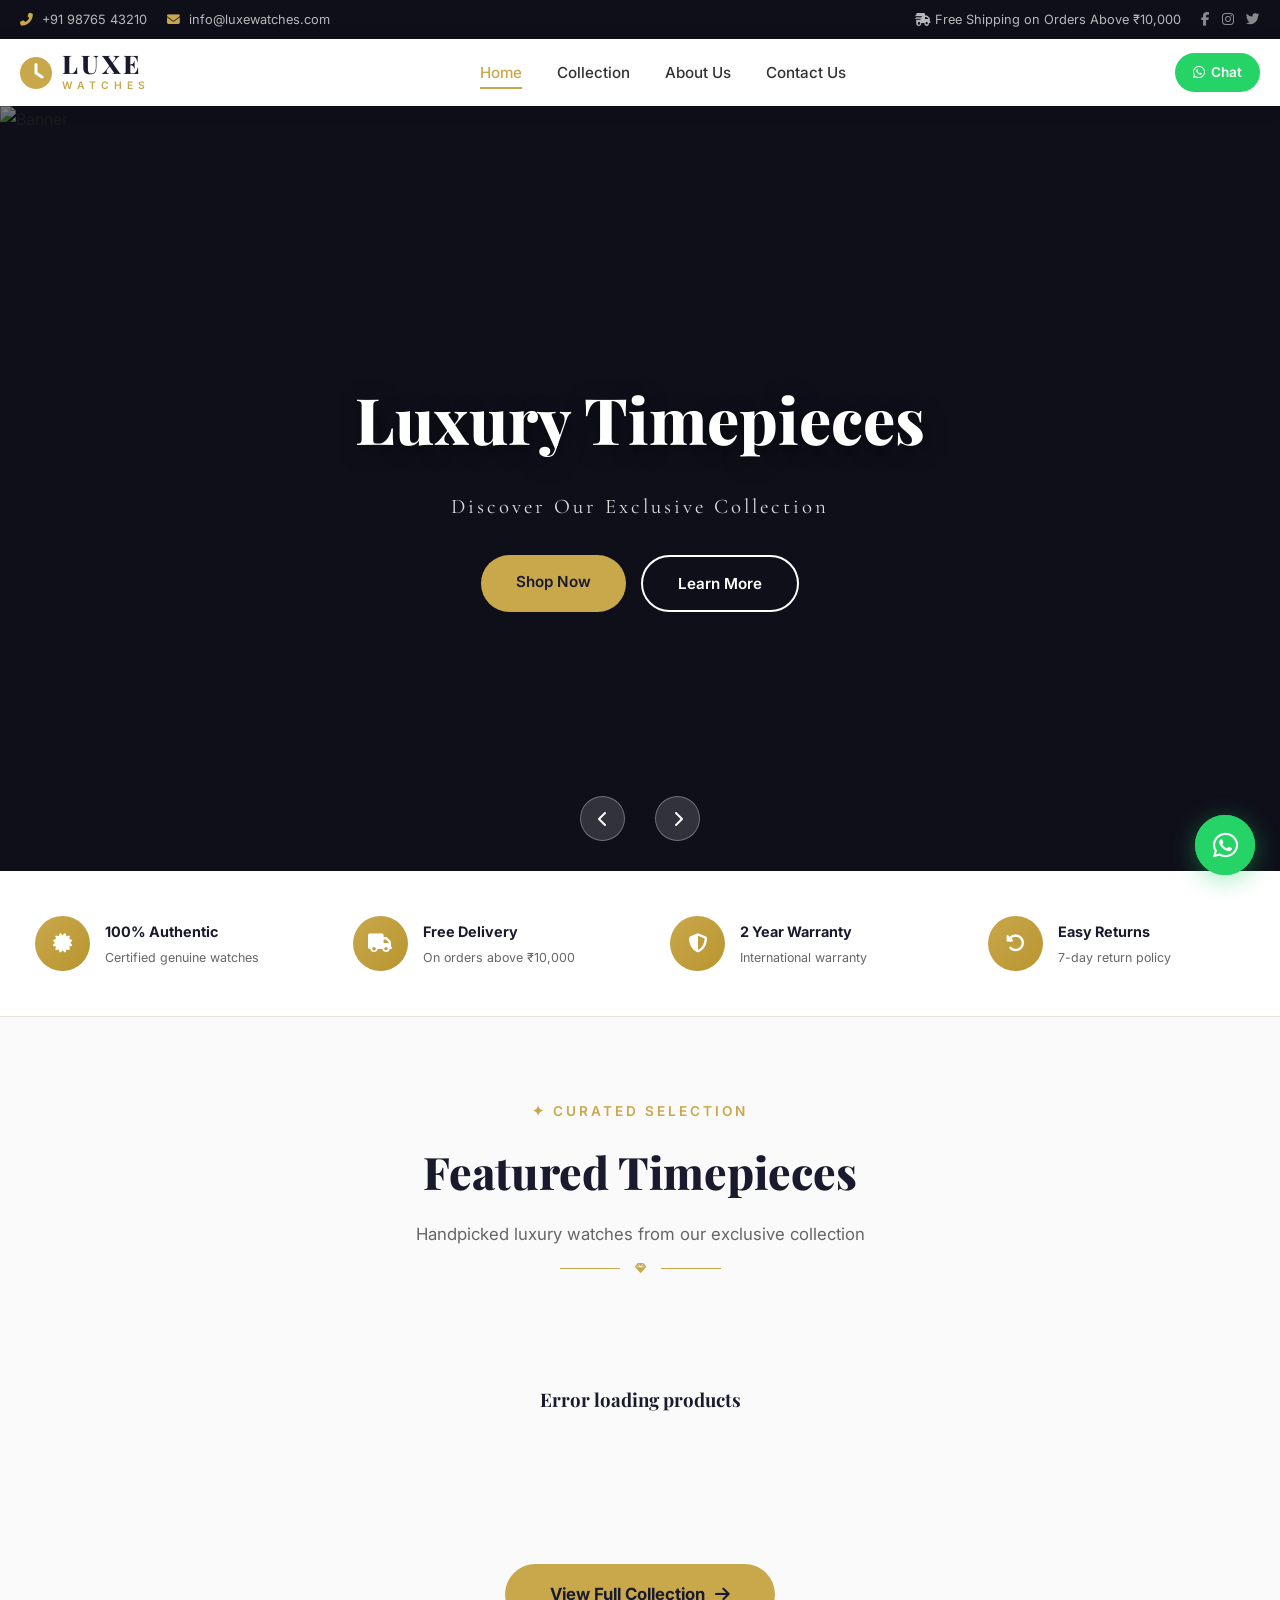
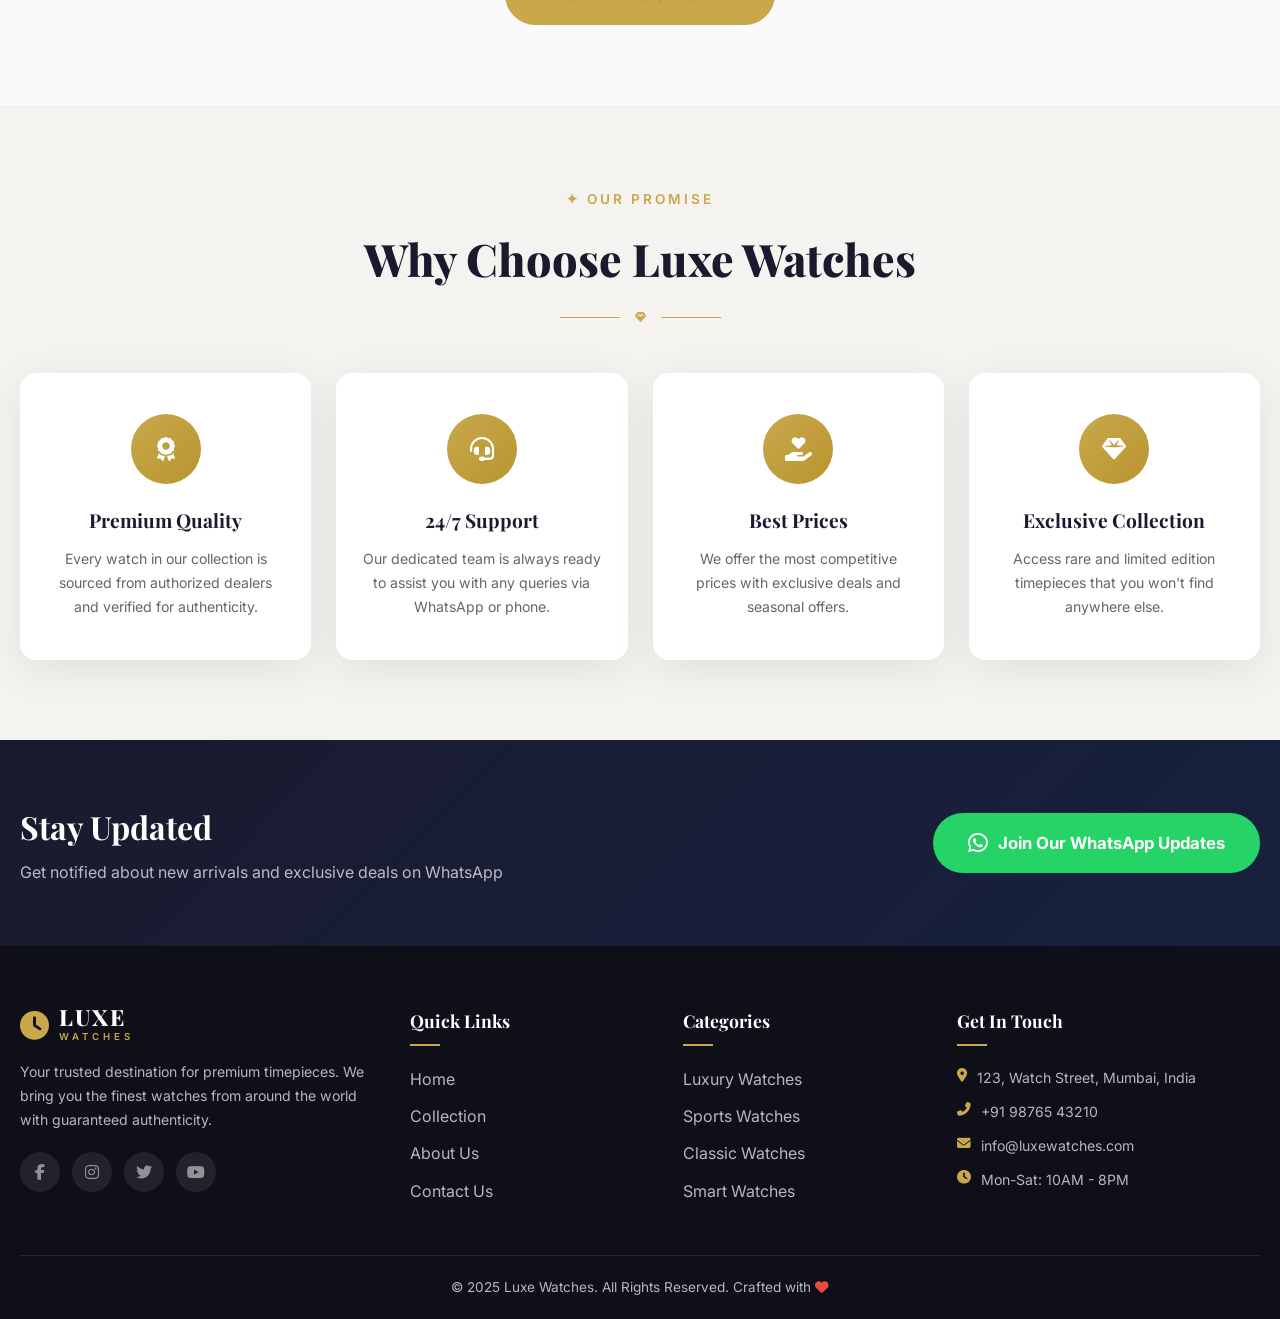
==== commit 527b5d62: "Initial HTML project" ====
--- a/index.html
+++ b/index.html
@@ -247,10 +247,10 @@
 
     <script src="js/app.js"></script>
     <script>
-        document.addEventListener('DOMContentLoaded', () => {
+        document.addEventListener("DOMContentLoaded", function() {
             initBanners();
             loadFeaturedProducts();
         });
     </script>
 </body>
-</html>+</html>
